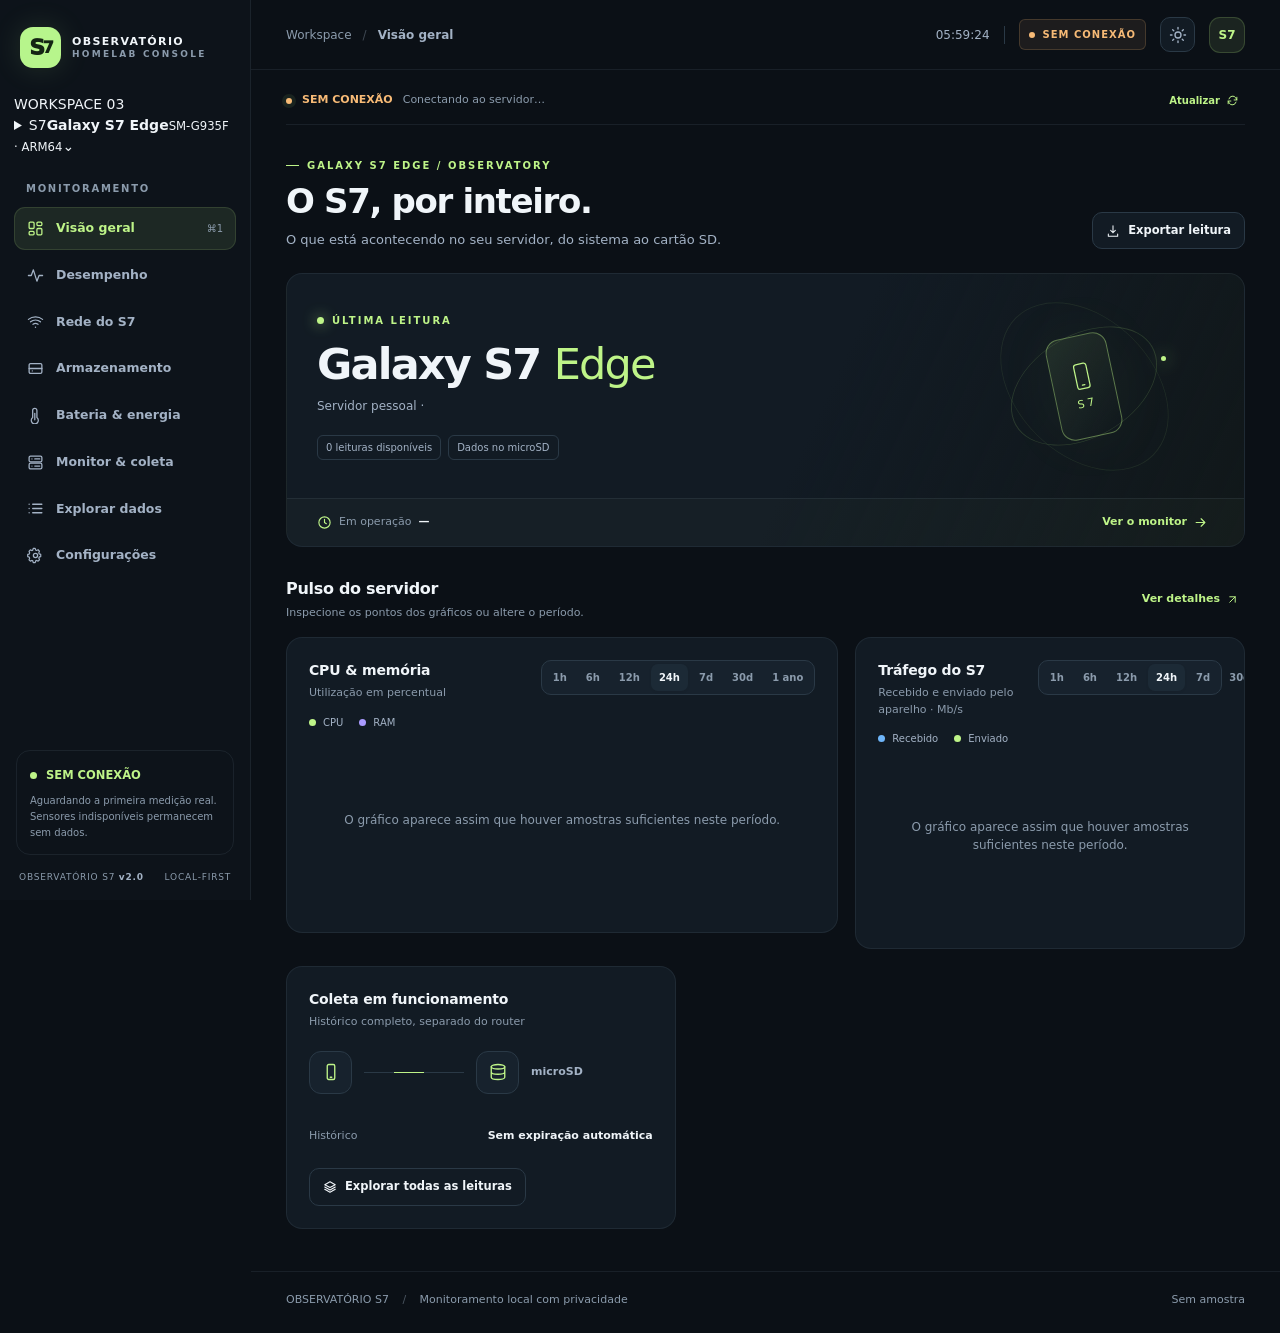
==== app/static/s7/index.html @ 550da0a9 "Initial public release with synthetic examples and privacy safeguards" ====
<!doctype html>
<html lang="pt-BR">
<head>
  <meta charset="UTF-8">
  <meta name="viewport" content="width=device-width, initial-scale=1.0">
  <meta name="theme-color" content="#0b1019">
  <meta name="description" content="Observatório S7 — dashboard de monitoramento do homelab Galaxy S7 Edge. Telemetria real de CPU, memória, bateria, rede e armazenamento.">
  <title>Observatório S7 — HomeLab Console</title>
  <link rel="icon" type="image/svg+xml" href="assets/favicon.svg">
  <link rel="stylesheet" href="css/styles.css">
  <link rel="stylesheet" href="/workspace.css?v=20261024">
  <link rel="stylesheet" href="css/dashboard.css?v=20261023-visual2">
  <script defer src="js/app.js?v=20261023-visual2"></script>
  <link rel="stylesheet" href="/finish.css?v=20261024-polish">
  <script defer src="/finish.js?v=20261024-polish"></script>
</head>
<body data-workspace="s7" data-theme="dark">
  <div class="app" id="app">
    <aside class="sidebar" id="sidebar" aria-label="Menu principal">
      <div class="brand">
        <div class="brand-symbol" aria-hidden="true"><span class="brand-glyph">S<span>7</span></span></div>
        <div class="brand-copy"><strong>OBSERVATÓRIO</strong><span>HOMELAB CONSOLE</span></div>
      </div>
      <section class="workspace-picker" aria-label="Workspace"><div class="workspace-label">WORKSPACE <span>03</span></div><details class="project-switch"><summary aria-label="Workspace: Galaxy S7 Edge. Alterar projeto"><span class="project-icon" aria-hidden="true">S7</span><span class="project-copy"><strong>Galaxy S7 Edge</strong><small>SM-G935F · ARM64</small></span><span class="project-caret" aria-hidden="true">⌄</span></summary><nav class="project-options" aria-label="Projetos do servidor"><a href="/router/"><span class="project-icon" aria-hidden="true">R</span><span class="project-copy"><strong>Router Huawei</strong><small>Monitor da rede</small></span></a><a href="/s7/" aria-current="page"><span class="project-icon" aria-hidden="true">S7</span><span class="project-copy"><strong>Galaxy S7 Edge</strong><small>SM-G935F · ARM64</small></span><span class="project-check" aria-hidden="true">✓</span></a><a href="/valt/"><span class="project-icon" aria-hidden="true">V</span><span class="project-copy"><strong>Docs Vault</strong><small>Arquivo documental</small></span></a></nav></details></section>
      <div class="nav-caption">MONITORAMENTO</div>
            <nav class="nav-list" id="main-nav" aria-label="Áreas do monitoramento"></nav>
      <div class="sidebar-bottom">
        <div class="sidebar-health">
          <div class="sidebar-health-title"><span class="pulsing-dot"></span><strong id="sidebar-status">Aguardando API</strong></div>
          <p id="sidebar-status-note">Nenhuma medição recebida ainda.</p>
        </div>
        <div class="sidebar-footer"><span>OBSERVATÓRIO S7 <b>v2.0</b></span><span>LOCAL-FIRST</span></div>
      </div>
    </aside>
    <div class="sidebar-scrim" id="sidebar-scrim"></div>
    <div class="shell">
      <header class="topbar">
        <div class="topbar-leading">
          <button class="icon-button mobile-only" type="button" id="menu-toggle" aria-label="Abrir menu" aria-controls="sidebar"><svg viewBox="0 0 24 24" width="20" height="20" fill="none" stroke="currentColor" stroke-width="1.8" stroke-linecap="round"><path d="M4 7h16M4 12h16M4 17h16"/></svg></button>
          <div class="breadcrumbs"><span>Workspace</span><span class="slash">/</span><strong id="breadcrumb-current">Visão geral</strong></div>
        </div>
        <div class="topbar-actions">
          <div class="live-time" id="clock-label">--:--:--</div>
          <div class="topbar-divider"></div>
          <span class="mode-chip demo" id="mode-chip"><span></span> AGUARDANDO</span>
          <button class="icon-button" type="button" id="theme-toggle" title="Alternar tema" aria-label="Alternar tema"></button>
          <button class="avatar" type="button" id="avatar-button" title="Configurações do painel">S7</button>
        </div>
      </header>
      <main class="main" id="main-content" tabindex="-1"></main>
      <footer class="page-footer"><span>OBSERVATÓRIO S7 <span class="footer-divider">/</span> Monitoramento local com privacidade</span><span id="footer-update">Aguardando dados</span></footer>
    </div>
    <div id="toast-region" class="toast-region" aria-live="polite"></div>
    <div id="tooltip" class="chart-tooltip" hidden></div>
  </div>
  <noscript><div class="noscript">Para usar o dashboard, ativa o JavaScript no navegador. Nenhuma biblioteca externa é necessária.</div></noscript>
</body>
</html>
---- app/static/s7/css/styles.css ----
/* Observatório S7 — dashboard offline, sem dependências externas */
:root{
  color-scheme:dark;
  --bg:#080e17;--sidebar:#0a111b;--surface:#101926;--surface-2:#14202e;--surface-3:#192637;
  --border:#263443;--border-soft:rgba(144,166,189,.105);--text:#f0f5f9;--secondary:#a3b2c5;--muted:#718498;
  --accent:#b7f58c;--accent-rgb:183,245,140;--blue:#6eb5f9;--blue-rgb:110,181,249;--violet:#aa9bff;--orange:#f7ba76;--danger:#ef8e8e;
  --shadow:0 24px 75px rgba(0,0,0,.17);--radius:18px;--font:Inter,'Segoe UI',Roboto,system-ui,-apple-system,sans-serif;
}
*{box-sizing:border-box}html{scroll-behavior:smooth}body{margin:0;background:var(--bg);color:var(--text);font-family:var(--font);font-size:14px;line-height:1.5;-webkit-font-smoothing:antialiased}
body[data-theme="light"]{color-scheme:light;--bg:#f1f5f8;--sidebar:#edf2f7;--surface:#fff;--surface-2:#f7f9fb;--surface-3:#e9f0f5;--border:#dce4ed;--border-soft:#e8edf2;--text:#182536;--secondary:#5f7184;--muted:#8091a2;--accent:#408b21;--accent-rgb:64,139,33;--blue:#2178bb;--blue-rgb:33,120,187;--violet:#7667ce;--orange:#bd7324;--danger:#c65e5e;--shadow:0 18px 60px rgba(34,57,80,.055)}
button,input,select{font:inherit}button{color:inherit;cursor:pointer}button:focus-visible,input:focus-visible,select:focus-visible{outline:2px solid var(--accent);outline-offset:3px}a{color:var(--blue);text-decoration:none}a:hover{text-decoration:underline}
svg{flex-shrink:0}::selection{background:rgba(var(--accent-rgb),.25)}.app{min-height:100vh}.sidebar{position:fixed;inset:0 auto 0 0;width:251px;z-index:15;display:flex;flex-direction:column;padding:27px 14px 16px;background:var(--sidebar);border-right:1px solid var(--border-soft)}
.brand{display:flex;gap:11px;align-items:center;margin:0 6px 31px}.brand-symbol{width:41px;height:41px;border-radius:13px;background:#b7f58c;color:#142413;display:grid;place-items:center;box-shadow:0 0 30px rgba(183,245,140,.13)}.brand-glyph{font-size:22px;font-weight:950;letter-spacing:-2.3px}.brand-glyph span{font-size:16px;vertical-align:2px}.brand-copy{display:flex;flex-direction:column;gap:1px;line-height:1.2;letter-spacing:.75px}.brand-copy strong{font-size:11px;font-weight:850;letter-spacing:1.35px}.brand-copy>span{font-size:9px;color:var(--muted);font-weight:650;letter-spacing:2.25px}
.sidebar-section-label,.nav-caption{font-size:10px;font-weight:800;letter-spacing:1.7px;color:var(--muted);margin:0 12px 11px}.sidebar-section-label{display:flex;justify-content:space-between;align-items:center}.sidebar-section-label span{color:var(--secondary)}
.node-card{display:flex;align-items:center;gap:10px;border:1px solid var(--border);border-radius:12px;background:var(--surface);padding:12px 10px;margin:0 2px 30px}.node-icon{width:33px;height:35px;display:grid;place-items:center;border-radius:8px;background:rgba(var(--blue-rgb),.09)}.node-screen{width:14px;height:24px;border:1.5px solid var(--blue);border-radius:4px;position:relative}.node-screen:after{content:"";position:absolute;bottom:3px;left:5px;width:2px;height:2px;border-radius:100%;background:var(--blue)}.node-card strong{display:block;font-size:12px;white-space:nowrap}.node-card span:not(.node-screen){display:block;font-size:10px;color:var(--muted)}.node-caret{margin-left:auto;font-size:18px!important;line-height:1;color:var(--muted)}
.nav-list{display:flex;flex-direction:column;gap:4px}.nav-item{display:flex;align-items:center;gap:12px;text-align:left;width:100%;border:1px solid transparent;border-radius:11px;background:transparent;padding:11px 12px;font-size:12.5px;font-weight:650;color:var(--secondary);transition:background .2s,border-color .2s,color .2s}.nav-item:hover{color:var(--text);background:var(--surface)}.nav-item.active{background:rgba(var(--accent-rgb),.095);border-color:rgba(var(--accent-rgb),.13);color:var(--accent)}.nav-item .icon{width:17px;height:17px;stroke-width:1.8}.nav-item .nav-trailing{margin-left:auto;color:var(--muted);font-size:10px;font-weight:500}.sidebar-bottom{margin-top:auto}.sidebar-health{padding:16px 13px 13px;background:var(--surface);border:1px solid var(--border-soft);border-radius:14px;margin:0 2px 16px}.sidebar-health-title{display:flex;align-items:center;gap:9px;font-size:11.5px}.sidebar-health p{color:var(--muted);font-size:11px;line-height:1.65;margin:8px 0 0}.pulsing-dot{display:inline-block;width:7px;height:7px;flex-shrink:0;background:var(--orange);box-shadow:0 0 0 4px rgba(247,186,118,.09);border-radius:100%;animation:pulse 2s infinite}@keyframes pulse{50%{box-shadow:0 0 0 8px rgba(247,186,118,0)}}.sidebar-footer{display:flex;justify-content:space-between;color:var(--muted);font-size:9px;letter-spacing:.8px;padding:0 5px}.sidebar-footer b{color:var(--secondary)}
.shell{margin-left:251px;min-height:100vh;display:flex;flex-direction:column}.topbar{height:79px;border-bottom:1px solid var(--border-soft);display:flex;align-items:center;justify-content:space-between;padding:0 35px;gap:16px;background:var(--bg)}.topbar-leading,.topbar-actions,.breadcrumbs{display:flex;align-items:center}.breadcrumbs{gap:11px;font-size:12px;color:var(--muted)}.breadcrumbs strong{color:var(--secondary);font-weight:650}.breadcrumbs .slash{opacity:.4}.topbar-actions{gap:14px}.live-time{font-size:12px;color:var(--secondary);font-variant-numeric:tabular-nums;white-space:nowrap}.topbar-divider{height:18px;width:1px;background:var(--border)}.mode-chip{display:inline-flex;align-items:center;gap:8px;border:1px solid rgba(247,186,118,.18);background:rgba(247,186,118,.075);border-radius:6px;color:var(--orange);font-size:10px;font-weight:850;letter-spacing:1px;padding:7px 9px;white-space:nowrap}.mode-chip>span{width:6px;height:6px;border-radius:100%;background:currentColor}.mode-chip.real{color:var(--accent);border-color:rgba(var(--accent-rgb),.19);background:rgba(var(--accent-rgb),.065)}.icon-button{border:1px solid var(--border);background:var(--surface);width:35px;height:35px;border-radius:10px;display:grid;place-items:center;color:var(--secondary)}.icon-button:hover{color:var(--text);background:var(--surface-2)}.avatar{border:1px solid rgba(var(--accent-rgb),.18);background:rgba(var(--accent-rgb),.09);color:var(--accent);border-radius:11px;width:36px;height:36px;display:grid;place-items:center;font-size:12px;font-weight:850}.mobile-only{display:none}.sidebar-scrim{display:none}
.main{width:100%;max-width:1650px;padding:35px 35px 42px;margin:0 auto;flex:1}.page-footer{display:flex;justify-content:space-between;gap:20px;padding:20px 35px 25px;color:var(--muted);font-size:11px;border-top:1px solid var(--border-soft)}.footer-divider{padding:0 10px;opacity:.5}
.page-head{display:flex;justify-content:space-between;align-items:flex-end;gap:18px;margin-bottom:28px}.eyebrow{display:inline-flex;align-items:center;gap:8px;text-transform:uppercase;font-size:10px;color:var(--accent);letter-spacing:2px;font-weight:850;margin:0 0 8px}.eyebrow:before{content:"";width:13px;height:1px;background:currentColor}.page-head h1{font-size:30px;line-height:1.2;font-weight:770;letter-spacing:-1.2px;margin:0 0 8px}.page-subtitle{font-size:13px;color:var(--muted);margin:0;max-width:680px}.page-actions{display:flex;gap:8px;flex-wrap:wrap;align-items:center}.btn{border:1px solid var(--border);border-radius:10px;padding:9px 13px;background:var(--surface);display:inline-flex;align-items:center;gap:8px;font-size:11.5px;font-weight:750;white-space:nowrap;transition:all .17s}.btn:hover{border-color:var(--secondary);transform:translateY(-1px)}.btn.primary{background:var(--accent);color:var(--bg);border-color:var(--accent)}body[data-theme="light"] .btn.primary{color:#fff}.btn.subtle{background:transparent;border-color:transparent;color:var(--secondary)}.btn .icon{width:14px;height:14px}.btn:disabled{opacity:.55;cursor:not-allowed;transform:none}
.cards-grid{display:grid;grid-template-columns:repeat(12,minmax(0,1fr));gap:17px}.span-12{grid-column:span 12}.span-8{grid-column:span 8}.span-7{grid-column:span 7}.span-6{grid-column:span 6}.span-5{grid-column:span 5}.span-4{grid-column:span 4}.span-3{grid-column:span 3}
.card{background:var(--surface);border:1px solid var(--border-soft);border-radius:var(--radius);min-width:0;box-shadow:0 1px 0 rgba(255,255,255,.009);overflow:hidden}.card-pad{padding:22px}.card-title-row{display:flex;align-items:start;justify-content:space-between;gap:12px;margin-bottom:18px}.card-title-row h2,.section-title{margin:0 0 4px;font-size:14px;font-weight:770;letter-spacing:-.15px}.card-title-row p,.section-description{margin:0;color:var(--muted);font-size:11px}.card-icon{border-radius:10px;width:34px;height:34px;display:grid;place-items:center;background:var(--surface-2);color:var(--secondary)}.card-icon .icon{width:18px;height:18px}
.hero{position:relative;padding:27px 29px;min-height:247px;overflow:hidden;border-color:rgba(var(--accent-rgb),.13);background:radial-gradient(ellipse at 70% 22%,rgba(var(--accent-rgb),.11),transparent 42%),linear-gradient(125deg,var(--surface),var(--surface-2))}.hero:before{content:"";position:absolute;right:-48px;top:-160px;width:470px;height:400px;border-radius:50%;border:1px solid rgba(var(--accent-rgb),.07);box-shadow:0 0 0 70px rgba(var(--accent-rgb),.018),0 0 0 140px rgba(var(--accent-rgb),.012);pointer-events:none}.hero-inner{position:relative;z-index:1;display:flex;flex-direction:column;height:100%;justify-content:space-between}.hero-overline{font-size:10px;font-weight:800;letter-spacing:2px;color:var(--accent);display:flex;align-items:center;gap:8px}.hero-overline .dot{width:7px;height:7px;border-radius:100%;background:var(--accent);box-shadow:0 0 14px rgba(var(--accent-rgb),.8)}.hero h2{font-size:32px;line-height:1.14;letter-spacing:-1.1px;margin:17px 0 8px;font-weight:770}.hero h2 span{color:var(--accent)}.hero p{max-width:435px;font-size:12px;line-height:1.8;color:var(--secondary);margin:0}.hero-foot{display:flex;align-items:center;gap:25px;margin-top:24px;flex-wrap:wrap}.hero-fact{display:flex;gap:9px;align-items:center}.hero-fact .icon{color:var(--muted);width:15px;height:15px}.hero-fact strong{font-size:11.5px;display:block}.hero-fact small{font-size:10px;display:block;color:var(--muted)}
.node-summary{padding:23px;min-height:247px}.node-summary-top{display:flex;justify-content:space-between;gap:12px;align-items:start}.node-summary .overline{font-size:10px;color:var(--muted);font-weight:750;letter-spacing:1.5px}.node-summary strong.device-title{display:block;font-size:17px;letter-spacing:-.45px;margin:8px 0 2px}.node-summary small{color:var(--muted)}.node-status{display:flex;align-items:center;gap:6px;font-weight:750;font-size:10px;color:var(--accent);background:rgba(var(--accent-rgb),.08);border:1px solid rgba(var(--accent-rgb),.12);padding:5px 8px;border-radius:50px}.node-status:before{content:"";width:5px;height:5px;border-radius:100%;background:var(--accent)}.node-summary-grid{display:grid;grid-template-columns:1fr 1fr;gap:17px;margin-top:23px}.node-summary-stat{padding-top:13px;border-top:1px solid var(--border)}.node-summary-stat span{color:var(--muted);font-size:10px;display:block;margin-bottom:5px}.node-summary-stat strong{font-size:12.5px;font-weight:700;word-break:break-word}
.kpi-card{padding:19px 20px 18px;position:relative;min-height:143px}.kpi-top{display:flex;align-items:center;justify-content:space-between;gap:12px}.kpi-label{color:var(--secondary);font-size:11px;font-weight:650}.kpi-value{display:flex;align-items:baseline;gap:5px;margin-top:14px}.kpi-value strong{font-size:29px;line-height:1;letter-spacing:-1.15px;font-weight:760;font-variant-numeric:tabular-nums}.kpi-value span{font-size:12px;color:var(--muted);font-weight:650}.kpi-foot{font-size:10px;color:var(--muted);margin-top:12px;display:flex;justify-content:space-between;align-items:center}.trend{font-weight:700;color:var(--accent)}.trend.warn{color:var(--orange)}.kpi-accent-bar{position:absolute;left:20px;right:20px;bottom:0;height:2px;background:linear-gradient(90deg,var(--accent),transparent);opacity:.26}.metric-icon{display:grid;place-items:center;width:30px;height:30px;border:1px solid var(--border);border-radius:9px;color:var(--secondary)}.metric-icon .icon{width:16px;height:16px}
.section-head{display:flex;justify-content:space-between;align-items:center;margin:30px 0 16px;gap:12px}.section-head h2{font-size:16px;margin:0;letter-spacing:-.3px}.section-head p{color:var(--muted);font-size:11px;margin:4px 0 0}.link-button{background:none;border:none;color:var(--accent);font-size:11px;font-weight:700;display:inline-flex;align-items:center;gap:6px}.link-button .icon{width:13px;height:13px}.link-button:hover{text-decoration:underline}
.chart-card{padding:22px}.chart-card .card-title-row{margin-bottom:13px}.chart-key{display:flex;gap:16px;flex-wrap:wrap;align-items:center;font-size:10px;color:var(--secondary)}.chart-key>span{display:flex;align-items:center;gap:7px}.key-dot{display:block;width:7px;height:7px;border-radius:50%;background:var(--accent)}.key-dot.blue{background:var(--blue)}.key-dot.violet{background:var(--violet)}.key-dot.orange{background:var(--orange)}.chart-stat-row{display:flex;gap:27px;align-items:baseline;margin:11px 0 14px}.chart-stat strong{font-size:25px;font-weight:750;letter-spacing:-.7px;font-variant-numeric:tabular-nums}.chart-stat small{color:var(--muted);font-size:11px;margin-left:5px}.chart-stat-mini{display:flex;gap:20px}.chart-stat-mini span{font-size:11px;color:var(--muted)}.chart-stat-mini strong{font-size:12px;color:var(--text)}
.chart-holder{width:100%;height:185px;position:relative}.chart-holder.compact{height:92px}.chart-holder.tall{height:240px}.chart-holder svg{width:100%;height:100%;overflow:visible;display:block}.plot-crosshair{pointer-events:none}.axis-foot{display:flex;justify-content:space-between;color:var(--muted);font-size:10px;margin-top:3px}.chart-tooltip{position:fixed;pointer-events:none;z-index:80;background:#1d2939;border:1px solid #3b5064;color:#fff;border-radius:10px;padding:9px 11px;box-shadow:0 16px 40px #0005;font-size:11px;min-width:120px}.chart-tooltip strong{display:block;font-size:13px}.chart-tooltip small{display:block;color:#adc1d6;margin-top:3px}.range-switch{display:flex;gap:3px;padding:3px;border:1px solid var(--border);background:var(--surface-2);border-radius:10px}.range-button{border:0;background:transparent;border-radius:7px;padding:6px 8px;color:var(--muted);font-size:10px;font-weight:750;white-space:nowrap}.range-button:hover{color:var(--text)}.range-button.active{background:var(--surface-3);color:var(--text);box-shadow:0 1px 3px #0001}
.stat-pair{display:grid;grid-template-columns:1fr 1fr;gap:12px}.stat-tile{border-radius:11px;padding:12px;background:var(--surface-2);min-width:0}.stat-tile span{color:var(--muted);font-size:10px;display:block;margin-bottom:6px}.stat-tile strong{font-size:16px;font-weight:770;letter-spacing:-.2px}.stat-tile strong small{font-size:10px;font-weight:500;color:var(--muted)}
.meter{height:7px;background:var(--surface-3);border-radius:20px;overflow:hidden}.meter>span{display:block;height:100%;border-radius:20px;background:var(--accent);min-width:2px}.meter.blue>span{background:var(--blue)}.meter.orange>span{background:var(--orange)}.meter.violet>span{background:var(--violet)}.storage-row{padding:17px 0;border-bottom:1px solid var(--border-soft)}.storage-row:last-child{border:0;padding-bottom:0}.storage-row:first-child{padding-top:0}.storage-row-head{display:flex;align-items:center;justify-content:space-between;gap:12px;margin-bottom:10px}.storage-row-title{display:flex;align-items:center;gap:9px;font-size:11.5px;font-weight:690}.storage-row-title .icon{width:16px;height:16px;color:var(--muted)}.storage-row-values{font-size:11px;color:var(--secondary);font-variant-numeric:tabular-nums}.storage-row-values strong{color:var(--text)}.storage-sub{display:flex;justify-content:space-between;gap:12px;color:var(--muted);font-size:10px;margin-top:8px;overflow-wrap:anywhere}
.service-list,.event-list{display:flex;flex-direction:column}.service-item{display:flex;align-items:center;gap:10px;padding:11px 0;border-bottom:1px solid var(--border-soft)}.service-item:last-child{border:0}.service-badge{display:grid;place-items:center;width:35px;height:35px;border-radius:10px;background:var(--surface-2);color:var(--secondary)}.service-badge .icon{width:17px;height:17px}.service-copy{min-width:0;flex:1}.service-copy strong{font-size:11.5px;display:block}.service-copy small{font-size:10px;color:var(--muted);display:block;overflow:hidden;text-overflow:ellipsis;white-space:nowrap}.status-pill{border-radius:50px;background:rgba(var(--accent-rgb),.085);color:var(--accent);font-size:10px;padding:5px 9px;font-weight:750;white-space:nowrap}.status-pill.warning{color:var(--orange);background:rgba(247,186,118,.075)}.status-pill.muted{color:var(--muted);background:var(--surface-2)}
.event-item{display:flex;gap:13px;padding:12px 0;border-bottom:1px solid var(--border-soft)}.event-item:last-child{border:0}.event-mark{width:9px;height:9px;background:var(--blue);border:3px solid var(--surface);border-radius:50%;box-shadow:0 0 0 1.5px var(--blue);margin-top:6px;flex-shrink:0}.event-mark.success{background:var(--accent);box-shadow:0 0 0 1.5px var(--accent)}.event-mark.warning{background:var(--orange);box-shadow:0 0 0 1.5px var(--orange)}.event-copy{min-width:0;flex:1}.event-copy strong{font-size:11.5px;display:block;margin-bottom:2px}.event-copy span{font-size:10px;color:var(--muted)}.event-item time{font-size:10px;color:var(--muted);white-space:nowrap;margin-left:auto}
.battery-display{display:flex;align-items:center;gap:18px;margin:10px 0 19px}.battery-ring{height:115px;width:115px;position:relative;display:grid;place-items:center;flex-shrink:0}.battery-ring svg{position:absolute;inset:0;width:100%;height:100%;transform:rotate(-90deg)}.battery-ring .ring-content{text-align:center;position:relative}.ring-content strong{font-size:24px;letter-spacing:-.7px;line-height:1}.ring-content small{font-size:10px;display:block;color:var(--muted);margin-top:3px}.battery-details{min-width:0;flex:1}.battery-details .big-number{font-size:27px;font-weight:780;letter-spacing:-.8px}.battery-details p{font-size:10.5px;color:var(--muted);margin:2px 0 15px}.details-row{display:flex;align-items:center;justify-content:space-between;border-top:1px solid var(--border-soft);padding:9px 0;gap:12px;font-size:11px}.details-row span{color:var(--muted)}.details-row strong{font-size:11px;text-align:right}
.core-grid{display:grid;grid-template-columns:repeat(4,minmax(0,1fr));gap:10px}.core-box{background:var(--surface-2);border:1px solid var(--border-soft);border-radius:11px;padding:11px}.core-title{font-size:10px;color:var(--muted);display:flex;justify-content:space-between;margin-bottom:8px}.core-title strong{color:var(--text);font-size:11px}.core-box .meter{height:5px}.core-box small{font-size:10px;color:var(--muted);margin-top:7px;display:block}.callout{border-radius:12px;border:1px solid rgba(var(--blue-rgb),.2);background:rgba(var(--blue-rgb),.045);padding:14px 16px;display:flex;align-items:flex-start;gap:10px;color:var(--secondary);font-size:11px;line-height:1.7}.callout .icon{color:var(--blue);width:16px;height:16px;margin-top:1px}.callout strong{color:var(--text)}.callout.warning{border-color:rgba(247,186,118,.2);background:rgba(247,186,118,.045)}.callout.warning .icon{color:var(--orange)}
.table-wrap{overflow-x:auto}.data-table{border-collapse:collapse;width:100%;min-width:520px}.data-table th{text-align:left;color:var(--muted);font-size:10px;letter-spacing:.8px;text-transform:uppercase;font-weight:750;padding:11px 12px;border-bottom:1px solid var(--border)}.data-table td{font-size:11px;color:var(--secondary);padding:15px 12px;border-bottom:1px solid var(--border-soft)}.data-table tr:last-child td{border:0}.data-table td strong{color:var(--text);font-weight:700}.data-table .mono{font-family:ui-monospace,SFMono-Regular,Consolas,monospace;font-size:10px}
.info-grid{display:grid;grid-template-columns:repeat(3,minmax(0,1fr));gap:1px;background:var(--border-soft);border-radius:13px;overflow:hidden;border:1px solid var(--border-soft)}.info-grid>div{background:var(--surface);padding:18px}.info-grid span{display:block;color:var(--muted);font-size:10px;margin-bottom:7px}.info-grid strong{font-size:13px;word-break:break-word}.info-grid strong span{display:inline;font-size:11px}
.sensor-status{display:flex;gap:10px;align-items:center;padding:14px 0;border-bottom:1px solid var(--border-soft)}.sensor-status:last-child{border:0}.sensor-status .icon{width:17px;height:17px;color:var(--secondary)}.sensor-status strong{font-size:11.5px}.sensor-status small{font-size:10px;color:var(--muted);display:block}.sensor-status .status-pill{margin-left:auto}
.big-reading{margin:13px 0 19px}.big-reading strong{font-size:38px;font-weight:780;letter-spacing:-1.4px}.big-reading span{font-size:12px;color:var(--muted);margin-left:5px}.segment-tabs{display:flex;gap:7px;flex-wrap:wrap}.segment-tabs button{border:1px solid var(--border);background:transparent;color:var(--secondary);font-size:11px;font-weight:700;border-radius:9px;padding:8px 11px}.segment-tabs button.active{color:var(--accent);border-color:rgba(var(--accent-rgb),.2);background:rgba(var(--accent-rgb),.065)}.search-input{background:var(--surface-2);border:1px solid var(--border);color:var(--text);border-radius:9px;padding:10px 13px;width:230px;max-width:100%;font-size:11px}.search-input::placeholder{color:var(--muted)}
.event-table .event-type{font-size:10px;font-weight:750;color:var(--blue)}.event-table .event-type.warning{color:var(--orange)}.event-table .event-type.success{color:var(--accent)}
.setting-row{display:flex;align-items:center;justify-content:space-between;gap:18px;padding:18px 0;border-bottom:1px solid var(--border-soft)}.setting-row:last-child{border:0}.setting-copy strong{font-size:12px}.setting-copy small{display:block;color:var(--muted);font-size:10.5px;max-width:455px;margin-top:5px;line-height:1.65}.select{border:1px solid var(--border);border-radius:10px;padding:8px 11px;color:var(--text);background:var(--surface-2);min-width:140px;font-size:11px}.toggle{width:45px;height:26px;border-radius:15px;background:var(--surface-3);border:1px solid var(--border);padding:3px;display:flex;align-items:center;transition:.2s}.toggle span{height:18px;width:18px;border-radius:50%;background:var(--muted);transition:.2s}.toggle.on{background:rgba(var(--accent-rgb),.23);border-color:rgba(var(--accent-rgb),.3)}.toggle.on span{transform:translateX(18px);background:var(--accent)}
.code-inline{display:inline-block;font-family:ui-monospace,Consolas,monospace;background:var(--surface-2);border:1px solid var(--border);padding:3px 6px;border-radius:5px;font-size:10px;color:var(--secondary)}.code-block{position:relative;background:#080d15;color:#c7d9e6;border:1px solid #2a3847;border-radius:12px;padding:16px 18px;overflow:auto;font-size:11px;line-height:1.8;font-family:ui-monospace,Consolas,monospace;white-space:pre-wrap;word-break:break-word}.muted{color:var(--muted)}.accent{color:var(--accent)}.blue{color:var(--blue)}.small{font-size:11px}.mono{font-family:ui-monospace,SFMono-Regular,Consolas,monospace}.h-divider{height:1px;background:var(--border-soft);margin:18px 0}.empty{color:var(--muted);padding:24px 0;font-size:12px}.stack-gap{display:grid;gap:17px}.loading-bars{background:linear-gradient(100deg,var(--surface),var(--surface-2),var(--surface));background-size:200%;animation:shine 2s infinite}@keyframes shine{to{background-position:-200% 0}}
.toast-region{position:fixed;right:23px;bottom:23px;z-index:60;display:grid;gap:10px}.toast{background:var(--surface-3);border:1px solid var(--border);color:var(--text);padding:12px 16px;border-radius:12px;max-width:330px;box-shadow:var(--shadow);font-size:12px;animation:toast-in .2s ease-out}@keyframes toast-in{from{transform:translateY(8px);opacity:0}to{opacity:1;transform:translateY(0)}}.noscript{padding:25px;text-align:center;background:var(--orange);color:#10151c}
@media(max-width:1250px){.main{padding:28px 25px 34px}.topbar{padding:0 25px}.span-3{grid-column:span 6}.span-7,.span-5{grid-column:span 6}.hero h2{font-size:28px}.page-footer{padding:18px 25px}}
@media(max-width:980px){.sidebar{transform:translateX(-101%);transition:transform .25s ease;box-shadow:24px 0 80px #0000}.sidebar.open{transform:translateX(0);box-shadow:24px 0 80px #0004}.sidebar-scrim.visible{display:block;position:fixed;inset:0;background:#060b13a8;z-index:14}.shell{margin:0}.mobile-only{display:grid}.topbar{height:69px}.main{padding-top:26px}.hero{min-height:225px}}
@media(max-width:720px){.main{padding:22px 14px 30px}.topbar{padding:0 14px}.page-footer{padding:20px 14px;flex-direction:column;gap:6px}.topbar-actions{gap:8px}.live-time,.topbar-divider{display:none}.mode-chip{font-size:9px;letter-spacing:.4px;padding:6px}.page-head{align-items:start;flex-direction:column;margin-bottom:22px}.page-head h1{font-size:26px}.span-8,.span-7,.span-6,.span-5,.span-4{grid-column:span 12}.span-3{grid-column:span 6}.cards-grid{gap:12px}.hero{padding:22px;min-height:218px}.hero h2{font-size:27px}.node-summary{min-height:0}.card-pad,.chart-card{padding:18px}.chart-holder{height:154px}.chart-holder.tall{height:200px}.range-switch{max-width:100%;overflow:auto}.range-button{padding:7px 8px}.section-head{margin:25px 0 13px}.core-grid{grid-template-columns:repeat(2,minmax(0,1fr))}.info-grid{grid-template-columns:repeat(2,minmax(0,1fr))}.card-title-row{flex-wrap:wrap}.battery-display{gap:14px}.battery-ring{width:95px;height:95px}.card-title-row h2{font-size:13px}}
@media(max-width:420px){.brand{margin-bottom:22px}.kpi-card{min-height:126px;padding:15px}.kpi-value strong{font-size:25px}.kpi-label{font-size:10px}.kpi-foot{font-size:9px}.kpi-accent-bar{left:15px;right:15px}.hero-foot{gap:13px}.hero h2{font-size:23px}.mode-chip{max-width:105px;overflow:hidden}.chart-key{gap:9px}.section-head h2{font-size:14px}.info-grid{grid-template-columns:1fr}.page-head h1{font-size:25px}}
@media(prefers-reduced-motion:reduce){*,*:before,*:after{scroll-behavior:auto!important;animation:none!important;transition:none!important}}

/* Runtime telemetry includes long paths; keep diagnostic rows inside narrow cards. */
.details-row{align-items:flex-start}
.details-row>span{min-width:0;flex:0 1 43%;overflow-wrap:anywhere}
.details-row>strong{min-width:0;flex:1;overflow-wrap:anywhere;word-break:break-word}
.storage-sub>span{min-width:0}
.storage-sub>span:last-child{flex-shrink:0}
@media(max-width:720px){.setting-row{flex-wrap:wrap}.setting-copy{min-width:0}.breadcrumbs{gap:6px;font-size:10px}.main-content{min-width:0}}
---- app/static/s7/css/dashboard.css ----
/* S7 live console — progressive detail, bounded motion, no external dependencies. */
:root{--accent:#bef488;--accent-rgb:190,244,136;--bg:#0b1016;--sidebar:#0d131a;--surface:#121b24;--surface-2:#17222d;--surface-3:#1c2a36;--border:#2a3946;--muted:#8b9bac;--radius:16px}
.main{max-width:1560px;padding-top:22px}.topbar{height:70px}.page-head{margin-bottom:24px}.page-head h1{font-size:34px;letter-spacing:-1.35px}.page-subtitle{color:var(--secondary)}.card{box-shadow:none;border-color:var(--border-soft)}.cards-grid{align-items:start}.kpi-card{min-height:142px}.kpi-value{font-variant-numeric:tabular-nums}.kpi-value strong{font-size:30px}.kpi-label{font-size:10px;letter-spacing:1.2px}.kpi-foot .trend{font-size:8px}.kpi-accent-bar{opacity:.4}.sidebar-health p{font-size:10px;line-height:1.6}.sidebar-health{background:transparent}.sidebar-health-title{color:var(--accent)}.pulsing-dot{background:var(--accent);box-shadow:none;animation:none}.brand{margin-bottom:26px}.sidebar-section-label{margin-bottom:10px}.sidebar .project-switch{margin-bottom:24px}
.freshness-bar{display:flex;align-items:center;gap:10px;margin:0 0 26px;padding-bottom:15px;border-bottom:1px solid var(--border-soft);font-size:11px;color:var(--muted)}.freshness-bar strong{color:var(--secondary);font-size:11px;font-weight:650}.freshness-bar .link-button{margin-left:auto;font-size:10px}.freshness-bar .icon{width:13px;height:13px}.freshness-dot{width:6px;height:6px;background:var(--accent);border-radius:50%;box-shadow:0 0 0 4px rgba(var(--accent-rgb),.08)}.is-stale .freshness-dot{background:var(--orange)}.is-stale strong{color:var(--orange)}
.device-hero-card{overflow:hidden;background:linear-gradient(115deg,var(--surface) 55%,rgba(var(--accent-rgb),.035))}.device-hero{padding:27px 30px;display:flex;align-items:center;justify-content:space-between;gap:20px;position:relative;min-height:205px}.device-hero h2{font-size:43px;font-weight:750;line-height:1.1;letter-spacing:-1.8px;margin:13px 0 9px}.device-hero h2 em{font-style:normal;color:var(--accent);font-weight:450}.device-hero p{font-size:12px;color:var(--secondary);margin:0}.hero-chips{display:flex;flex-wrap:wrap;gap:7px;margin-top:20px}.hero-chips span{border:1px solid var(--border);border-radius:6px;padding:4px 8px;color:var(--secondary);font-size:10px}.hero-live-strip{display:flex;flex-wrap:wrap;gap:25px;align-items:center;border-top:1px solid var(--border-soft);padding:14px 30px;background:rgba(var(--accent-rgb),.018)}.hero-live-strip>span{display:flex;align-items:center;gap:7px;font-size:11px;color:var(--muted)}.hero-live-strip strong{color:var(--text);font-weight:600;white-space:nowrap}.hero-live-strip .icon{width:15px;height:15px;color:var(--accent)}.hero-live-strip button{margin-left:auto;font-size:11px}.device-orbit{width:190px;height:170px;position:relative;display:grid;place-items:center;flex-shrink:0;margin-right:35px}.orbit-ring{position:absolute;width:158px;height:158px;border:1px solid rgba(var(--accent-rgb),.15);border-radius:50%;transform:rotate(-30deg) scaleY(.65)}.orbit-ring.second{transform:rotate(45deg) scaleY(.7);width:195px;height:195px;border-color:rgba(var(--accent-rgb),.08)}.orbit-phone{width:62px;height:103px;border:1px solid rgba(var(--accent-rgb),.4);border-radius:14px;display:flex;flex-direction:column;align-items:center;justify-content:center;gap:5px;background:linear-gradient(140deg,rgba(var(--accent-rgb),.1),transparent);box-shadow:0 0 65px rgba(var(--accent-rgb),.055);transform:rotate(-12deg)}.orbit-phone svg{width:30px;height:30px;color:var(--accent);stroke-width:1}.orbit-phone span{font-size:11px;letter-spacing:3px;color:var(--accent)}.device-orbit>i{position:absolute;right:13px;top:55px;background:var(--accent);width:5px;height:5px;border-radius:50%;box-shadow:0 0 18px var(--accent)}
.collection-visual{display:flex;align-items:center;gap:12px;margin:20px 0 25px}.collection-node{width:43px;height:43px;display:grid;place-items:center;border:1px solid var(--border);border-radius:12px;background:var(--surface-2);color:var(--accent)}.collection-track{height:1px;flex:1;max-width:100px;background:var(--border);position:relative;overflow:hidden}.collection-track i{position:absolute;width:30px;height:1px;background:var(--accent);left:30%}.collection-visual strong{font-size:11px;color:var(--secondary)}.collection-visual+.details-row{border-top:0}.card-pad>.btn{margin-top:15px}.retention-mark{display:flex;align-items:center;gap:13px;padding:20px 0 27px;color:var(--accent)}.retention-mark>svg{width:36px;height:36px;stroke-width:1.2}.retention-mark strong{display:block;font-size:17px;color:var(--text)}.retention-mark span{display:block;font-size:11px;color:var(--muted);margin-top:3px}.volume-extra{padding:0 0 14px}.volume-extra .details-row{font-size:10px}.volume-extra .details-row strong{font-size:10px}.core-grid{grid-template-columns:repeat(4,minmax(0,1fr));gap:12px}.core-box{padding:16px;background:var(--surface-2);border:1px solid var(--border-soft);position:relative;overflow:hidden}.core-title{font-size:9px;letter-spacing:.8px}.core-title strong{font-size:15px;letter-spacing:-.4px;color:var(--accent)}.core-box small{color:var(--secondary);margin-top:11px}.core-idle{opacity:.62}.core-idle .core-title strong{font-size:9px;color:var(--muted);letter-spacing:.3px}.core-rest{height:5px;background:var(--border);border-radius:3px}.load-strip{display:flex;gap:30px;border-top:1px solid var(--border-soft);margin-top:24px;padding-top:18px}.load-strip>div{display:flex;flex-direction:column;gap:3px}.load-strip span{font-size:9px;letter-spacing:1px;color:var(--muted)}.load-strip strong{font-size:24px;font-weight:500;font-variant-numeric:tabular-nums}.memory-total{font-size:32px;font-weight:650;margin:18px 0 24px;letter-spacing:-1px}.memory-total small{display:block;font-size:11px;font-weight:400;letter-spacing:0;color:var(--muted);margin-top:2px}.memory-line{display:grid;grid-template-columns:1fr auto;gap:7px;font-size:11px;margin:14px 0}.memory-line>span{color:var(--secondary);display:flex;align-items:center;gap:7px}.memory-line i{width:5px;height:5px;border-radius:50%}.memory-line strong{font-weight:550;font-variant-numeric:tabular-nums}.memory-track{grid-column:1/-1;height:4px;border-radius:4px;background:var(--surface-3);overflow:hidden}.memory-track>b{display:block;height:100%;border-radius:4px}.raw-reading-grid{display:grid;grid-template-columns:repeat(2,minmax(0,1fr));gap:16px;margin:20px 0}.raw-reading-grid>div{padding-bottom:14px;border-bottom:1px solid var(--border-soft)}.raw-reading-grid span{display:block;font-size:10px;color:var(--secondary)}.raw-reading-grid strong{display:block;font-size:24px;font-weight:600;letter-spacing:-.6px;margin-top:4px;font-variant-numeric:tabular-nums}.raw-reading-grid small{font-size:9px;color:var(--muted)}.interface-totals{display:grid;grid-template-columns:1fr 1fr;gap:16px;padding:20px 0}.interface-totals span{font-size:9px;color:var(--muted);letter-spacing:1px;display:block}.interface-totals strong{font-size:24px;letter-spacing:-.7px;font-weight:550;display:block;margin-top:4px}.interface-totals>div:first-child strong{color:var(--blue)}.interface-totals>div:last-child strong{color:var(--accent)}
.source-section{border:1px solid var(--border-soft);border-radius:16px;background:var(--surface);margin-top:20px;overflow:hidden}.source-section>summary{list-style:none;cursor:pointer;display:flex;align-items:center;justify-content:space-between;gap:14px;padding:20px 23px}.source-section>summary>span{display:flex;gap:9px;align-items:center;font-size:13px;font-weight:600}.source-section>summary b{font-size:10px;background:var(--surface-3);color:var(--accent);border-radius:5px;padding:3px 6px}.source-section>summary small{display:flex;align-items:center;gap:7px;font-size:10px;color:var(--muted)}.source-section>.source-grid{padding:0 18px 18px}.source-grid{display:grid;grid-template-columns:repeat(2,minmax(0,1fr));gap:10px;align-items:start}.source-card{min-width:0;border:1px solid var(--border-soft);border-radius:12px;background:var(--surface);overflow:hidden}.source-card>summary{display:flex;align-items:center;gap:11px;padding:16px;list-style:none;cursor:pointer;transition:background .2s}.source-card>summary:hover{background:var(--surface-2)}summary::-webkit-details-marker{display:none}summary:focus-visible{outline:2px solid var(--accent);outline-offset:-3px}.source-glyph{width:29px;height:29px;background:var(--surface-2);display:grid;place-items:center;flex-shrink:0;border-radius:8px;color:var(--secondary)}.source-glyph svg{width:15px;height:15px}.source-copy{min-width:0;flex:1}.source-copy strong{display:block;font-size:11px;font-weight:600;overflow-wrap:anywhere}.source-copy small{display:block;font-size:9px;color:var(--muted);overflow-wrap:anywhere;font-family:ui-monospace,Consolas,monospace;margin-top:3px}.source-value{text-align:right;font-size:14px;font-weight:550;max-width:40%;overflow-wrap:anywhere;font-variant-numeric:tabular-nums}.source-value small{display:block;font-size:9px;color:var(--muted);font-weight:400;margin-top:3px}.disclosure-arrow{color:var(--muted);font-size:16px;transition:transform .2s}.source-card[open] .disclosure-arrow{transform:rotate(45deg);color:var(--accent)}.source-card[open]{border-color:rgba(var(--accent-rgb),.24)}.source-body{padding:0 17px 17px}.source-provenance{display:grid;grid-template-columns:1fr;gap:4px;border-top:1px solid var(--border-soft);padding-top:15px}.source-provenance>span{font-size:8px;color:var(--muted);letter-spacing:1.3px;margin-top:4px}.source-provenance code{font-size:10px;color:var(--secondary);overflow-wrap:anywhere;white-space:normal}.source-provenance strong{font-size:10px;font-weight:500}.source-note{font-size:10px;color:var(--secondary);background:var(--surface-2);padding:10px;border-radius:8px;line-height:1.7}.counter-list{max-height:330px;overflow:auto;margin-top:14px;overscroll-behavior:contain}.counter-list>div{display:flex;justify-content:space-between;gap:15px;padding:8px 0;border-bottom:1px solid var(--border-soft);font-size:10px}.counter-list code{color:var(--secondary);min-width:0;overflow-wrap:anywhere}.counter-list strong{font-variant-numeric:tabular-nums;font-weight:550;text-align:right;overflow-wrap:anywhere;min-width:0}.source-unit{font-size:9px;color:var(--muted);margin-top:12px}.explorer-toolbar{display:flex;gap:12px;align-items:center;margin-bottom:18px}.explorer-search{display:flex;align-items:center;gap:11px;flex:1;border:1px solid var(--border);padding:12px 15px;border-radius:12px;background:var(--surface);color:var(--muted)}.explorer-search:focus-within{border-color:var(--accent)}.explorer-search input{min-width:0;width:100%;outline:none!important;border:0;background:transparent;color:var(--text);font-size:12px}.explorer-search svg{width:17px;height:17px}.explorer-toolbar select{align-self:stretch}.explorer-count{font-size:11px;color:var(--muted);margin-bottom:15px}.search-empty{text-align:center;padding:70px 20px;color:var(--muted)}.search-empty>svg{width:30px;height:30px}.search-empty h3{color:var(--secondary);font-size:16px;font-weight:500}.search-empty p{font-size:12px}.search-empty button{margin-top:10px}.history-loading{height:205px;display:flex;flex-direction:column;justify-content:center;gap:15px;align-items:center;color:var(--muted);font-size:11px}.history-loading>div{width:75%;height:90px;background:repeating-linear-gradient(0deg,transparent 0px,transparent 28px,var(--border-soft) 29px,transparent 30px)}.chart-holder svg{overflow:visible}.battery-ring circle{transition:stroke-dashoffset .7s ease-out}.meter>span,.memory-track>b{transition:width .65s cubic-bezier(.2,.6,.3,1)}
body[data-motion="on"] .page-enter>.cards-grid>.card{animation:panel-in .38s ease-out both}body[data-motion="on"] .page-enter>.cards-grid>.card:nth-child(2){animation-delay:35ms}body[data-motion="on"] .page-enter>.cards-grid>.card:nth-child(3){animation-delay:70ms}body[data-motion="on"] .page-enter>.cards-grid>.card:nth-child(4){animation-delay:100ms}body[data-motion="on"] .page-enter .telemetry-line{stroke-dasharray:1;animation:trace-line .9s ease-out both}body[data-motion="on"] .page-enter .device-orbit{animation:panel-in .8s ease-out both}body[data-motion="on"] .collection-track i{animation:collect-flow 3s ease-in-out 3}body[data-motion="off"] *,body[data-motion="off"] *::before,body[data-motion="off"] *::after{animation:none!important;transition:none!important;scroll-behavior:auto!important}@keyframes panel-in{from{opacity:0;transform:translateY(8px)}to{opacity:1;transform:translateY(0)}}@keyframes trace-line{from{stroke-dashoffset:1}to{stroke-dashoffset:0}}@keyframes collect-flow{from{transform:translateX(-80px);opacity:0}30%{opacity:1}to{transform:translateX(130px);opacity:0}}
body[data-theme="light"]{--muted:#65778a}.device-orbit{pointer-events:none}.btn:disabled{opacity:.5;cursor:wait}.chart-tooltip{pointer-events:none}.card-title-row>div{min-width:0}.status-pill{white-space:nowrap}.source-copy strong,.card-title-row h2{line-height:1.5}
@media(max-width:1100px){.source-grid{grid-template-columns:1fr}.device-orbit{margin-right:0}.hero-live-strip{gap:16px}.hero-live-strip button{margin-left:0}.raw-reading-grid strong{font-size:22px}}
@media(max-width:720px){.freshness-bar{gap:8px;font-size:10px;margin-bottom:21px;flex-wrap:wrap}.freshness-bar>span:not(.freshness-dot){margin-left:auto}.freshness-bar>.link-button{display:none}.page-head h1{font-size:28px}.device-hero{padding:23px;min-height:175px}.device-hero h2{font-size:32px;letter-spacing:-1.2px}.device-hero p{max-width:240px;font-size:10px}.device-orbit{width:76px;height:110px;position:absolute;right:13px;top:32px;opacity:.65}.orbit-phone{width:45px;height:78px;border-radius:11px}.orbit-phone svg{width:23px;height:23px}.orbit-ring{width:80px;height:80px}.orbit-ring.second{width:105px;height:105px}.device-orbit>i{right:0;top:20px}.device-hero>div:first-child{position:relative;z-index:1;max-width:calc(100% - 50px)}.hero-chips{margin-top:15px;gap:5px}.hero-chips span{font-size:8px;padding:3px 6px}.hero-live-strip{padding:14px 23px;gap:9px 18px;align-items:start;flex-direction:column}.hero-live-strip>span{font-size:10px}.hero-live-strip button{font-size:10px}.core-grid{grid-template-columns:repeat(2,minmax(0,1fr));gap:10px}.core-box{padding:13px}.core-title strong{font-size:13px}.kpi-value strong{font-size:26px}.kpi-value span{font-size:11px}.kpi-foot>span:first-child{max-width:90%}.kpi-foot .trend{display:none}.kpi-card{min-height:133px}.explorer-toolbar{flex-direction:column;align-items:stretch}.explorer-search{padding:13px}.explorer-toolbar select{min-height:42px}.source-card>summary{gap:8px;padding:13px 11px}.source-glyph{width:25px;height:25px}.source-value{font-size:12px;max-width:36%}.source-value small{font-size:8px}.source-copy strong{font-size:10px}.source-copy small{font-size:8px}.source-section>summary{padding:16px}.source-section>summary>span{font-size:11px}.source-section>summary small{font-size:0}.source-section>summary small svg{width:15px;height:15px}.source-section>.source-grid{padding:0 10px 10px}.load-strip{gap:24px}.load-strip strong{font-size:21px}.load-strip span{font-size:8px}.raw-reading-grid{gap:13px}.interface-totals strong{font-size:22px}.source-provenance code{font-size:9px}.counter-list{max-height:275px}.counter-list>div{font-size:9px}.freshness-bar+.callout{margin-bottom:20px}}
@media(prefers-reduced-motion:reduce){*,*::before,*::after{animation:none!important;transition:none!important;scroll-behavior:auto!important}}

@media(max-width:980px){.sidebar:not(.open){visibility:hidden}.sidebar.open{visibility:visible}}
/* Fill the summary row when a temporarily unavailable metric is omitted. */
@media(min-width:1251px){.cards-grid:has(>.device-hero-card):has(>.kpi-card:nth-child(4):last-child)>.kpi-card{grid-column:span 4}.cards-grid:has(>.device-hero-card):has(>.kpi-card:nth-child(3):last-child)>.kpi-card{grid-column:span 6}.cards-grid:has(>.device-hero-card):has(>.kpi-card:nth-child(2):last-child)>.kpi-card{grid-column:span 12}}
@media(max-width:720px){.cards-grid:has(>.device-hero-card):has(>.kpi-card:nth-child(4):last-child)>.kpi-card:last-child{grid-column:span 12}}
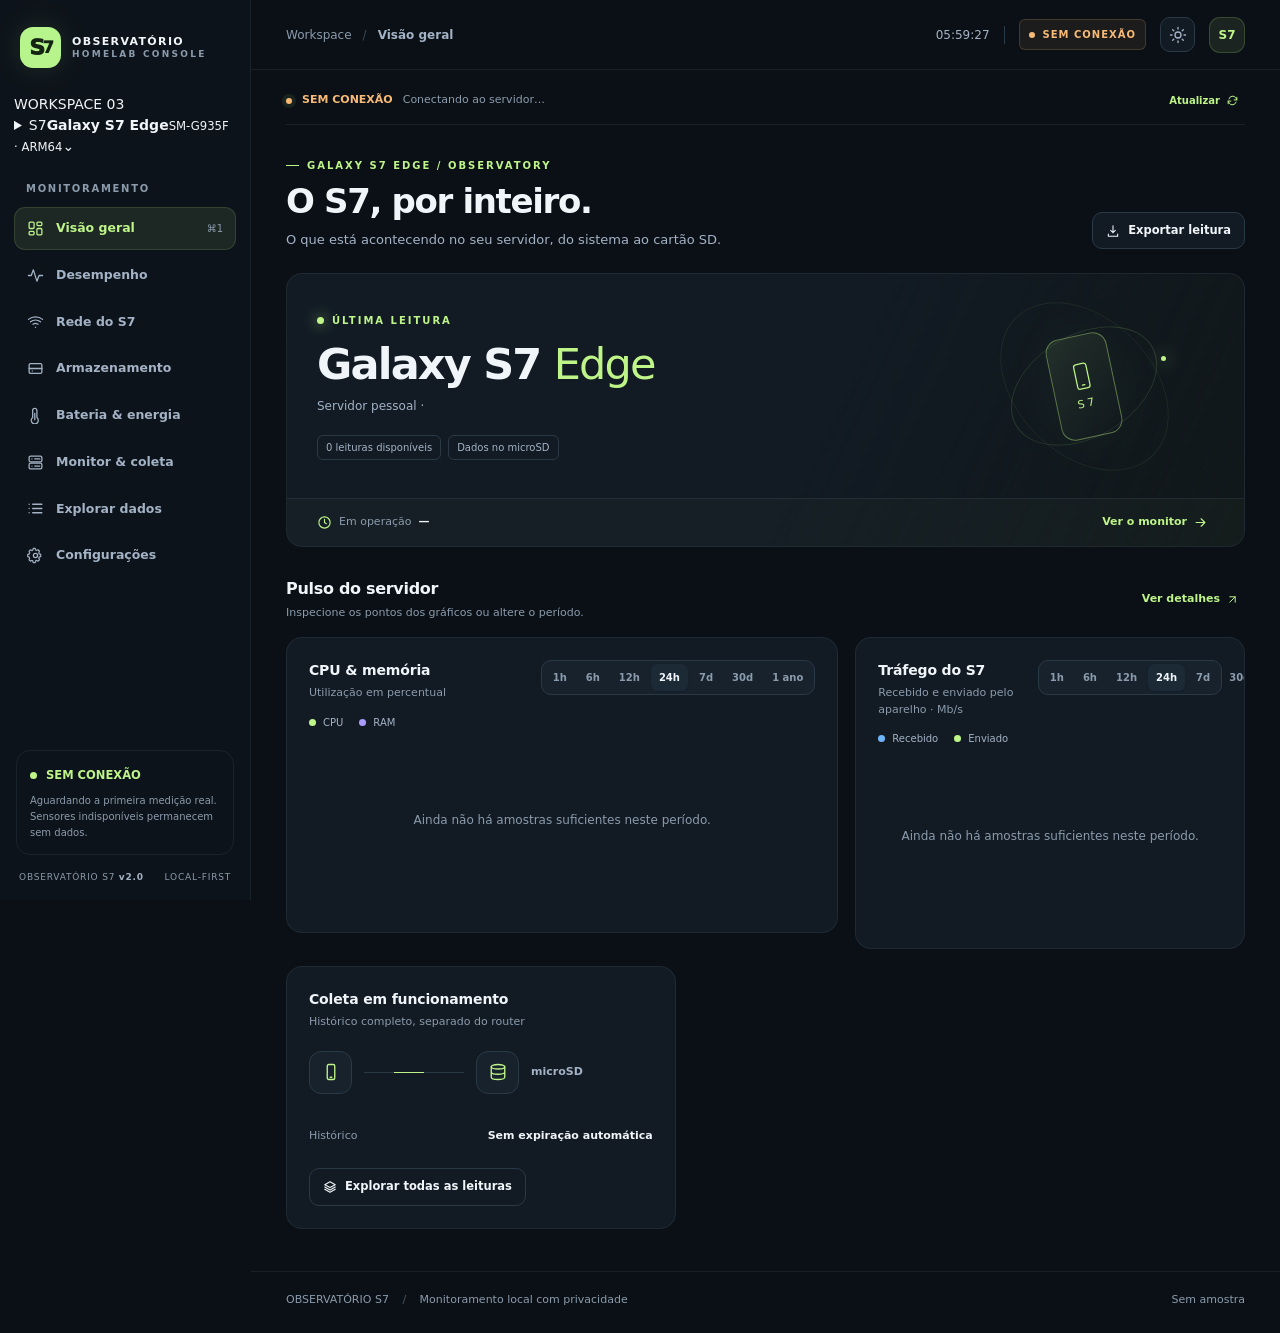
==== commit 19d92116: "perf: compact exact chart read models on SD, shared device histories and current S7 mirror" ====
--- a/app/static/s7/index.html
+++ b/app/static/s7/index.html
@@ -8,11 +8,11 @@
   <title>Observatório S7 — HomeLab Console</title>
   <link rel="icon" type="image/svg+xml" href="assets/favicon.svg">
   <link rel="stylesheet" href="css/styles.css">
-  <link rel="stylesheet" href="/workspace.css?v=20261024">
+  <link rel="stylesheet" href="workspace.css?v=20261024">
   <link rel="stylesheet" href="css/dashboard.css?v=20261023-visual2">
   <script defer src="js/app.js?v=20261023-visual2"></script>
-  <link rel="stylesheet" href="/finish.css?v=20261024-polish">
-  <script defer src="/finish.js?v=20261024-polish"></script>
+  <link rel="stylesheet" href="finish.css?v=20261024-polish">
+  <script defer src="finish.js?v=20261024-polish"></script>
 </head>
 <body data-workspace="s7" data-theme="dark">
   <div class="app" id="app">
@@ -47,6 +47,7 @@
           <button class="avatar" type="button" id="avatar-button" title="Configurações do painel">S7</button>
         </div>
       </header>
+      <div id="history-announcement" class="sr-only" role="status" aria-live="polite" aria-atomic="true"></div>
       <main class="main" id="main-content" tabindex="-1"></main>
       <footer class="page-footer"><span>OBSERVATÓRIO S7 <span class="footer-divider">/</span> Monitoramento local com privacidade</span><span id="footer-update">Aguardando dados</span></footer>
     </div>
--- a/app/static/s7/css/styles.css
+++ b/app/static/s7/css/styles.css
@@ -52,3 +52,17 @@
 .storage-sub>span{min-width:0}
 .storage-sub>span:last-child{flex-shrink:0}
 @media(max-width:720px){.setting-row{flex-wrap:wrap}.setting-copy{min-width:0}.breadcrumbs{gap:6px;font-size:10px}.main-content{min-width:0}}
+
+/* History state belongs to each metric/range, not to global API connectivity. */
+.sr-only{position:absolute!important;width:1px;height:1px;padding:0;margin:-1px;overflow:hidden;clip:rect(0,0,0,0);white-space:nowrap;border:0}
+.history-region{min-height:170px;position:relative}
+.history-state{display:flex;align-items:center;flex-wrap:wrap;gap:8px;padding:8px 10px;border:1px solid var(--border);background:var(--surface-2);color:var(--secondary);border-radius:9px;font-size:11px;line-height:1.5;margin:0 0 10px}
+.history-state.history-error{color:var(--orange)}
+.history-state.history-stale{color:var(--orange)}
+.history-retry{margin-left:auto;text-decoration:underline;text-underline-offset:3px;min-height:32px}
+.history-spinner{width:12px;height:12px;border-radius:50%;border:2px solid var(--border);border-top-color:var(--accent);animation:history-spin .8s linear infinite;flex:none}
+.history-empty{min-height:180px;display:grid;place-items:center;text-align:center}
+@keyframes history-spin{to{transform:rotate(360deg)}}
+@media(prefers-reduced-motion:reduce){.history-spinner{animation:none}}
+
+.explorer-more{display:flex;margin:22px auto;min-height:44px;justify-content:center}
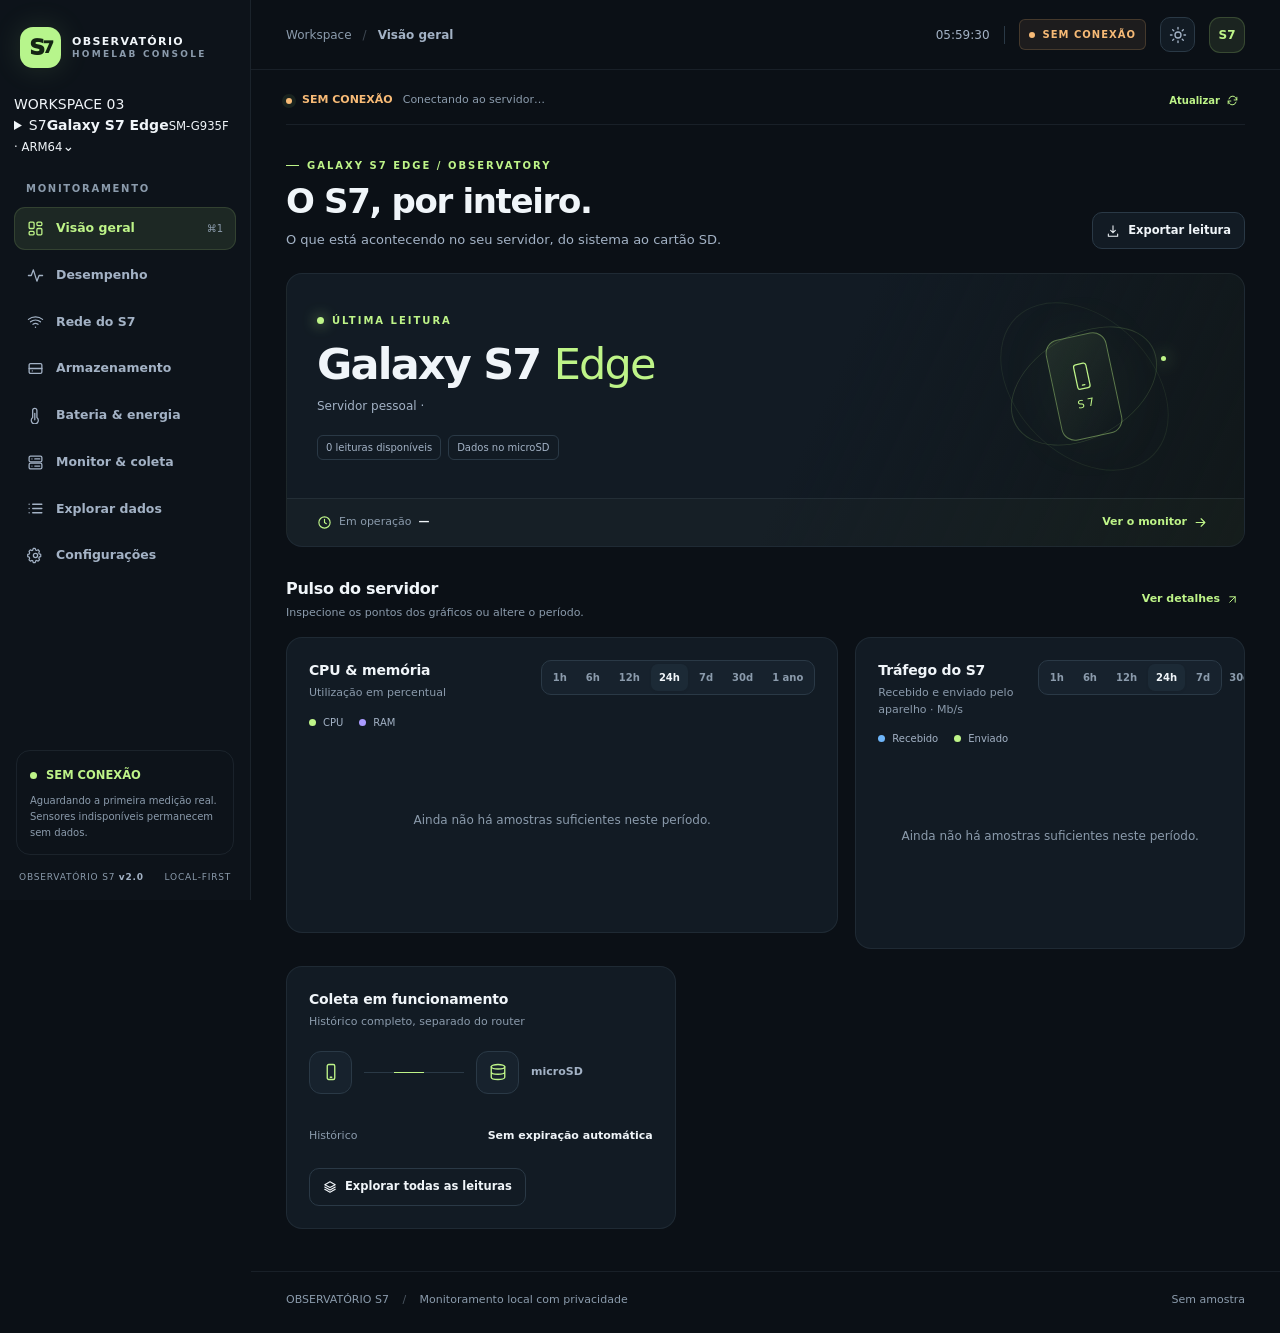
==== commit 05bf6053: "perf: request phase timings, compact API transfer and progressive loading feedback" ====
--- a/app/static/s7/index.html
+++ b/app/static/s7/index.html
@@ -13,6 +13,7 @@
   <script defer src="js/app.js?v=20261023-visual2"></script>
   <link rel="stylesheet" href="finish.css?v=20261024-polish">
   <script defer src="finish.js?v=20261024-polish"></script>
+  <link rel="stylesheet" href="/loading.css">
 </head>
 <body data-workspace="s7" data-theme="dark">
   <div class="app" id="app">
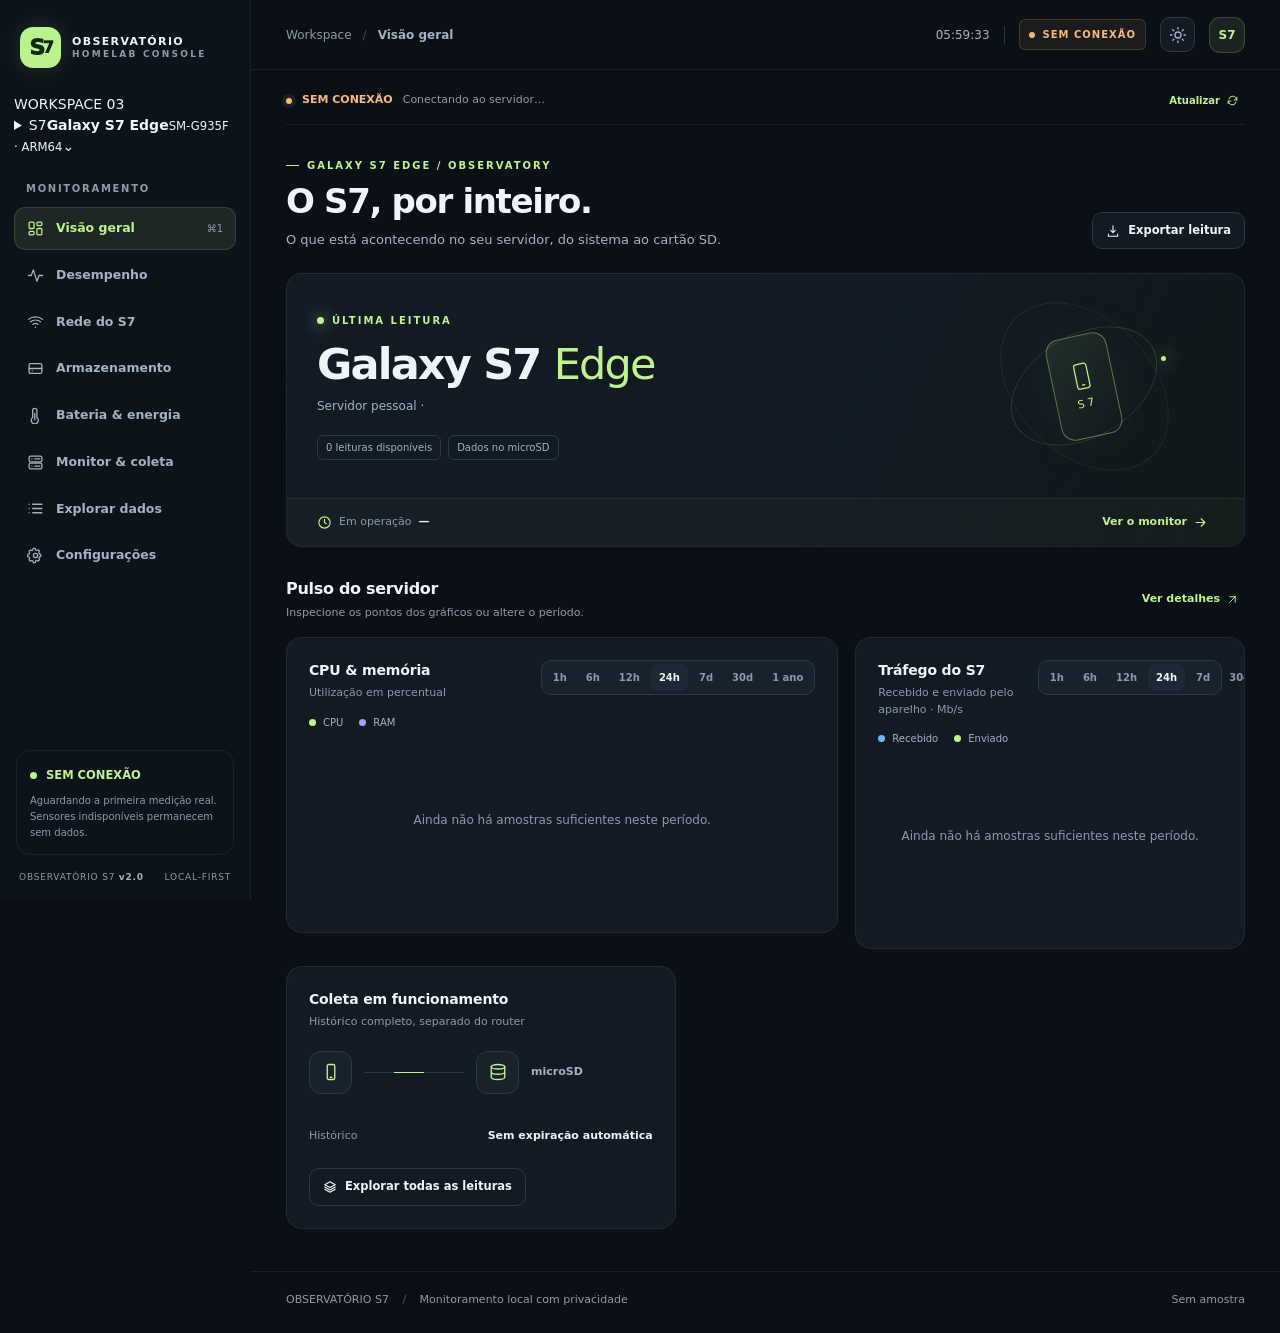
==== commit ff37092c: "fix: restore S7 styling, recover device evidence and clarify WAN charts" ====
--- a/app/static/s7/index.html
+++ b/app/static/s7/index.html
@@ -8,11 +8,11 @@
   <title>Observatório S7 — HomeLab Console</title>
   <link rel="icon" type="image/svg+xml" href="assets/favicon.svg">
   <link rel="stylesheet" href="css/styles.css">
-  <link rel="stylesheet" href="workspace.css?v=20261024">
+  <link rel="stylesheet" href="/workspace.css?v=20261024">
   <link rel="stylesheet" href="css/dashboard.css?v=20261023-visual2">
   <script defer src="js/app.js?v=20261023-visual2"></script>
-  <link rel="stylesheet" href="finish.css?v=20261024-polish">
-  <script defer src="finish.js?v=20261024-polish"></script>
+  <link rel="stylesheet" href="/finish.css?v=20261024-polish">
+  <script defer src="/finish.js?v=20261024-polish"></script>
   <link rel="stylesheet" href="/loading.css">
 </head>
 <body data-workspace="s7" data-theme="dark">
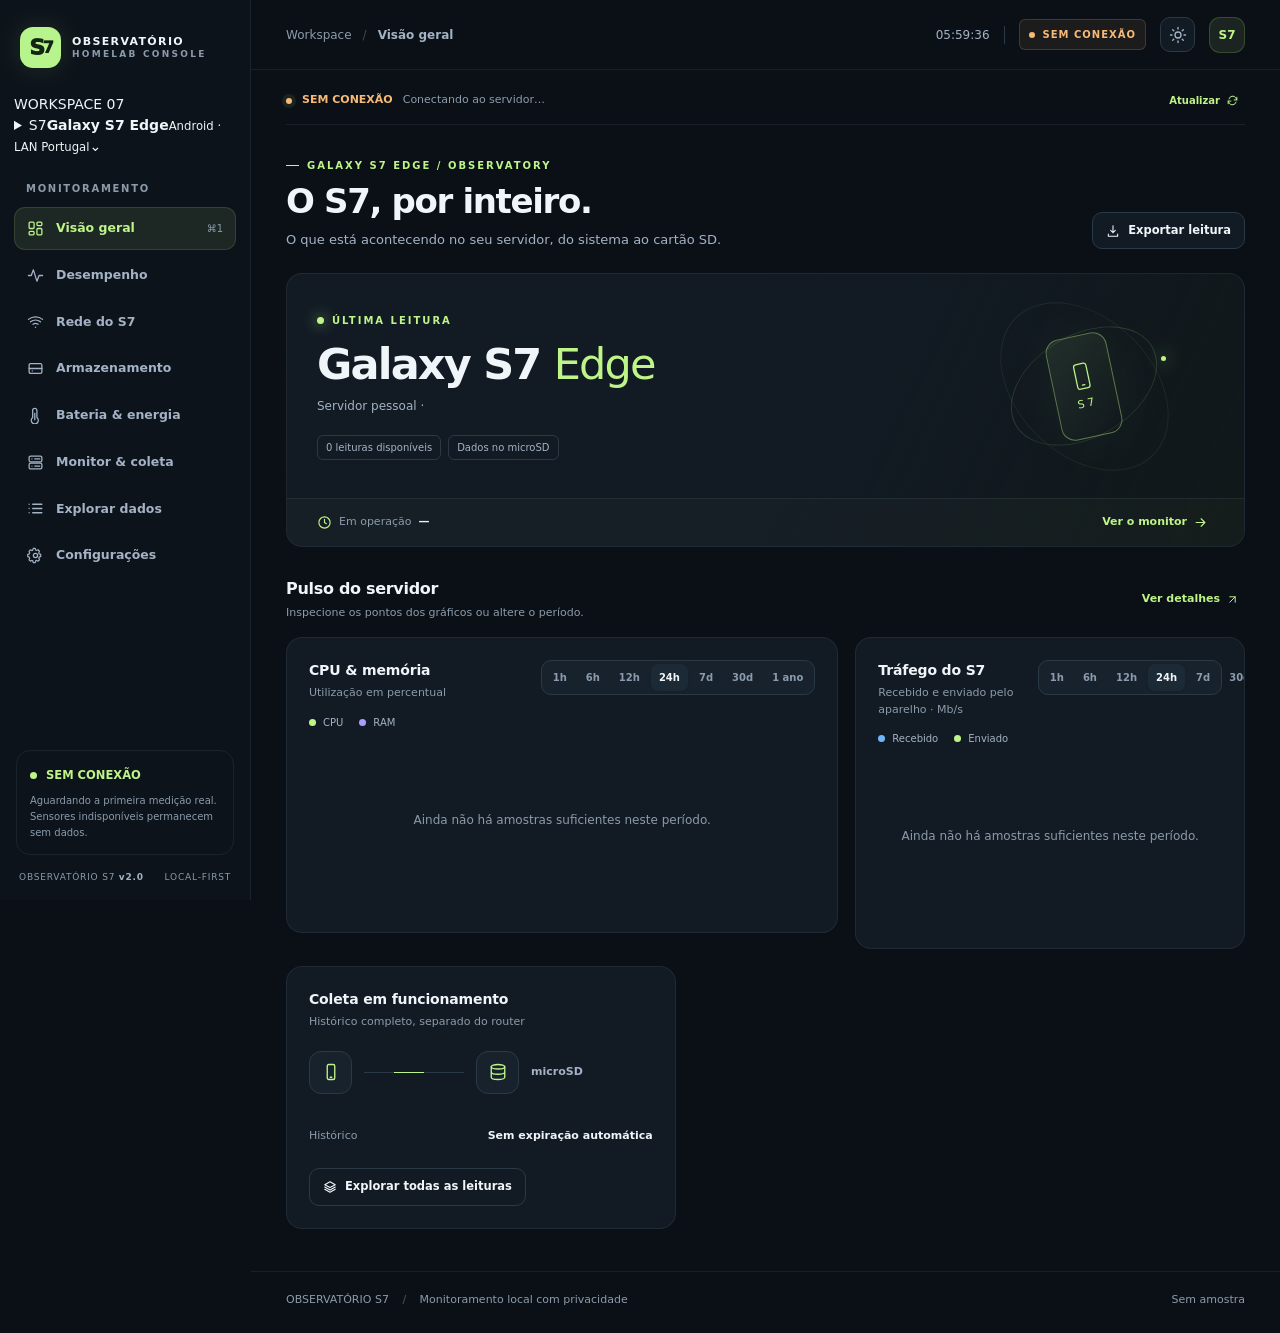
==== commit f627f107: "sync: mirror S7 shared workspace release in integrated network server" ====
--- a/app/static/s7/index.html
+++ b/app/static/s7/index.html
@@ -22,7 +22,7 @@
         <div class="brand-symbol" aria-hidden="true"><span class="brand-glyph">S<span>7</span></span></div>
         <div class="brand-copy"><strong>OBSERVATÓRIO</strong><span>HOMELAB CONSOLE</span></div>
       </div>
-      <section class="workspace-picker" aria-label="Workspace"><div class="workspace-label">WORKSPACE <span>03</span></div><details class="project-switch"><summary aria-label="Workspace: Galaxy S7 Edge. Alterar projeto"><span class="project-icon" aria-hidden="true">S7</span><span class="project-copy"><strong>Galaxy S7 Edge</strong><small>SM-G935F · ARM64</small></span><span class="project-caret" aria-hidden="true">⌄</span></summary><nav class="project-options" aria-label="Projetos do servidor"><a href="/router/"><span class="project-icon" aria-hidden="true">R</span><span class="project-copy"><strong>Router Huawei</strong><small>Monitor da rede</small></span></a><a href="/s7/" aria-current="page"><span class="project-icon" aria-hidden="true">S7</span><span class="project-copy"><strong>Galaxy S7 Edge</strong><small>SM-G935F · ARM64</small></span><span class="project-check" aria-hidden="true">✓</span></a><a href="/valt/"><span class="project-icon" aria-hidden="true">V</span><span class="project-copy"><strong>Docs Vault</strong><small>Arquivo documental</small></span></a></nav></details></section>
+      <section class="workspace-picker" aria-label="Workspace"><div class="workspace-label">WORKSPACE <span>07</span></div><details class="project-switch"><summary aria-label="Projeto atual: Galaxy S7 Edge. Alternar projeto"><span class="project-icon" aria-hidden="true">S7</span><span class="project-copy"><strong>Galaxy S7 Edge</strong><small>Android · LAN Portugal</small></span><span class="project-caret" aria-hidden="true">⌄</span></summary><nav class="project-options" aria-label="Abrir outro projeto"><a href="/router/"><span class="project-icon" aria-hidden="true">R</span><span class="project-copy"><strong>Router Huawei</strong><small>Monitor da rede · LAN PT</small></span></a><a href="/valt/"><span class="project-icon" aria-hidden="true">V</span><span class="project-copy"><strong>Docs Vault</strong><small>Arquivo documental · LAN PT</small></span></a><a href="http://192.168.1.3:8783/s23/" target="_blank" rel="noopener noreferrer" title="Requer LAN Portugal ou VPN"><span class="project-icon" aria-hidden="true">S23</span><span class="project-copy"><strong>Galaxy S23+</strong><small>Android · LAN Portugal</small></span></a><a href="https://ssh-br.faysk.dev/monitor/"><span class="project-icon" aria-hidden="true">A</span><span class="project-copy"><strong>Acer Brasil</strong><small>Windows + Ubuntu WSL</small></span></a><a href="https://ssh-br.faysk.dev/router/"><span class="project-icon" aria-hidden="true">BR</span><span class="project-copy"><strong>Router Vivo</strong><small>Askey RTF8115VW · Brasil</small></span></a><a href="http://192.168.1.2:8770/" target="_blank" rel="noopener noreferrer" title="Requer LAN Portugal ou VPN"><span class="project-icon" aria-hidden="true">IoT</span><span class="project-copy"><strong>Casa IoT</strong><small>Automação · LAN Portugal</small></span></a><p class="workspace-hint">Links LAN Portugal requerem rede local ou VPN.</p></nav></details></section>
       <div class="nav-caption">MONITORAMENTO</div>
             <nav class="nav-list" id="main-nav" aria-label="Áreas do monitoramento"></nav>
       <div class="sidebar-bottom">
